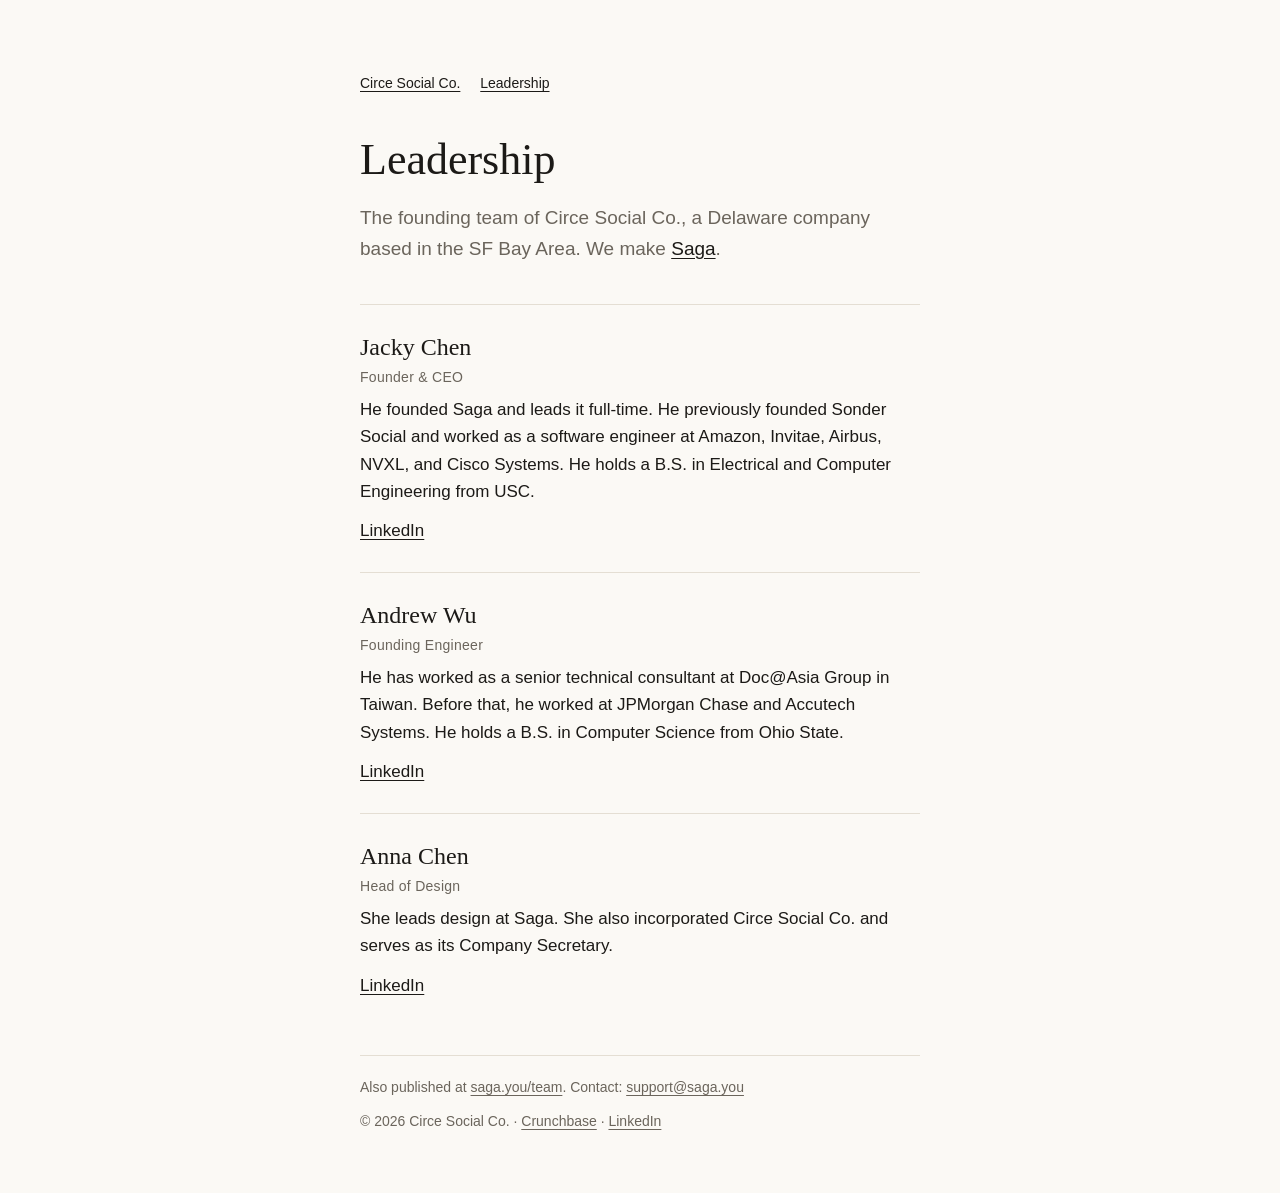
==== team/index.html @ f5b56fb5 "Circe Social Co. company site: home page and leadership page. Plain static HTML for GitHub Pages, wi" ====
<!doctype html>
<html lang="en">
  <head>
    <meta charset="utf-8" />
    <meta name="viewport" content="width=device-width, initial-scale=1" />
    <title>Leadership — Circe Social Co.</title>
    <meta
      name="description"
      content="The founding team of Circe Social Co., the company that makes Saga: Jacky Chen, Andrew Wu, and Anna Chen."
    />
    <link rel="canonical" href="https://circe.social/team/" />
    <meta property="og:type" content="website" />
    <meta property="og:site_name" content="Circe Social Co." />
    <meta property="og:title" content="Leadership — Circe Social Co." />
    <meta
      property="og:description"
      content="The founding team of Circe Social Co., the company that makes Saga."
    />
    <meta property="og:url" content="https://circe.social/team/" />
    <link rel="stylesheet" href="/styles.css" />
  </head>
  <body>
    <main>
      <nav aria-label="Site">
        <a href="/">Circe Social Co.</a>
        <a href="/team/" aria-current="page">Leadership</a>
      </nav>

      <h1>Leadership</h1>
      <p class="lede">
        The founding team of Circe Social Co., a Delaware company based in the SF Bay Area.
        We make <a href="https://saga.you/">Saga</a>.
      </p>

      <section aria-label="People">
        <!-- Keep these bios word-for-word with saga.you/team
             (Saga-React-WebApp src/content/team.ts). The reviewer compares both. -->
        <article class="person">
          <h3>Jacky Chen</h3>
          <p class="role">Founder &amp; CEO</p>
          <p>
            He founded Saga and leads it full-time. He previously founded Sonder Social and
            worked as a software engineer at Amazon, Invitae, Airbus, NVXL, and Cisco Systems.
            He holds a B.S. in Electrical and Computer Engineering from USC.
          </p>
          <p><a href="https://www.linkedin.com/in/jackychen8/">LinkedIn</a></p>
        </article>

        <article class="person">
          <h3>Andrew Wu</h3>
          <p class="role">Founding Engineer</p>
          <p>
            He has worked as a senior technical consultant at Doc@Asia Group in Taiwan. Before
            that, he worked at JPMorgan Chase and Accutech Systems. He holds a B.S. in Computer
            Science from Ohio State.
          </p>
          <p><a href="https://www.linkedin.com/in/wuandr/">LinkedIn</a></p>
        </article>

        <article class="person">
          <h3>Anna Chen</h3>
          <p class="role">Head of Design</p>
          <p>
            She leads design at Saga. She also incorporated Circe Social Co. and serves as its
            Company Secretary.
          </p>
          <p><a href="https://www.linkedin.com/in/annaxchen/">LinkedIn</a></p>
        </article>
      </section>

      <footer>
        <p>
          Also published at <a href="https://saga.you/team">saga.you/team</a>. Contact:
          <a href="mailto:support@saga.you">support@saga.you</a>
        </p>
        <p>
          © 2026 Circe Social Co. ·
          <a href="https://www.crunchbase.com/organization/circe-social-co">Crunchbase</a> ·
          <a href="https://www.linkedin.com/company/sagayou/">LinkedIn</a>
        </p>
      </footer>
    </main>
  </body>
</html>
---- styles.css ----
:root {
  --bg: #fbf9f5;
  --text: #1c1a17;
  --muted: #6b655c;
  --rule: #e4ded3;
  --link: #1c1a17;
  --serif: "Iowan Old Style", "Palatino Linotype", Palatino, Georgia, "Times New Roman", serif;
  --sans: -apple-system, BlinkMacSystemFont, "Segoe UI", Roboto, Helvetica, Arial, sans-serif;
  color-scheme: light dark;
}

@media (prefers-color-scheme: dark) {
  :root {
    --bg: #161513;
    --text: #efebe4;
    --muted: #a39d93;
    --rule: #2e2b27;
    --link: #efebe4;
  }
}

* {
  box-sizing: border-box;
}

html {
  -webkit-text-size-adjust: 100%;
}

body {
  margin: 0;
  background: var(--bg);
  color: var(--text);
  font: 17px/1.6 var(--sans);
}

main {
  max-width: 600px;
  margin: 0 auto;
  padding: 72px 20px 48px;
}

h1,
h2,
h3 {
  font-family: var(--serif);
  font-weight: 400;
  line-height: 1.2;
  margin: 0;
}

h1 {
  font-size: 44px;
}

h2 {
  font-size: 26px;
  margin-bottom: 12px;
}

h3 {
  font-size: 24px;
}

p {
  margin: 0 0 12px;
}

a {
  color: var(--link);
  text-decoration: underline;
  text-underline-offset: 3px;
}

.lede {
  font-size: 19px;
  color: var(--muted);
  margin-top: 16px;
}

.muted {
  color: var(--muted);
}

.role {
  color: var(--muted);
  font-size: 14px;
  letter-spacing: 0.02em;
  margin: 4px 0 8px;
}

section {
  border-top: 1px solid var(--rule);
  margin-top: 40px;
  padding-top: 28px;
}

.people {
  list-style: none;
  margin: 0 0 12px;
  padding: 0;
}

.people li {
  padding: 6px 0;
}

.person + .person {
  border-top: 1px solid var(--rule);
  margin-top: 28px;
  padding-top: 28px;
}

.links a + a {
  margin-left: 16px;
}

footer {
  border-top: 1px solid var(--rule);
  margin-top: 56px;
  padding-top: 20px;
  font-size: 14px;
  color: var(--muted);
}

footer a {
  color: var(--muted);
}

nav {
  font-size: 14px;
  margin-bottom: 40px;
}

nav a + a {
  margin-left: 16px;
}
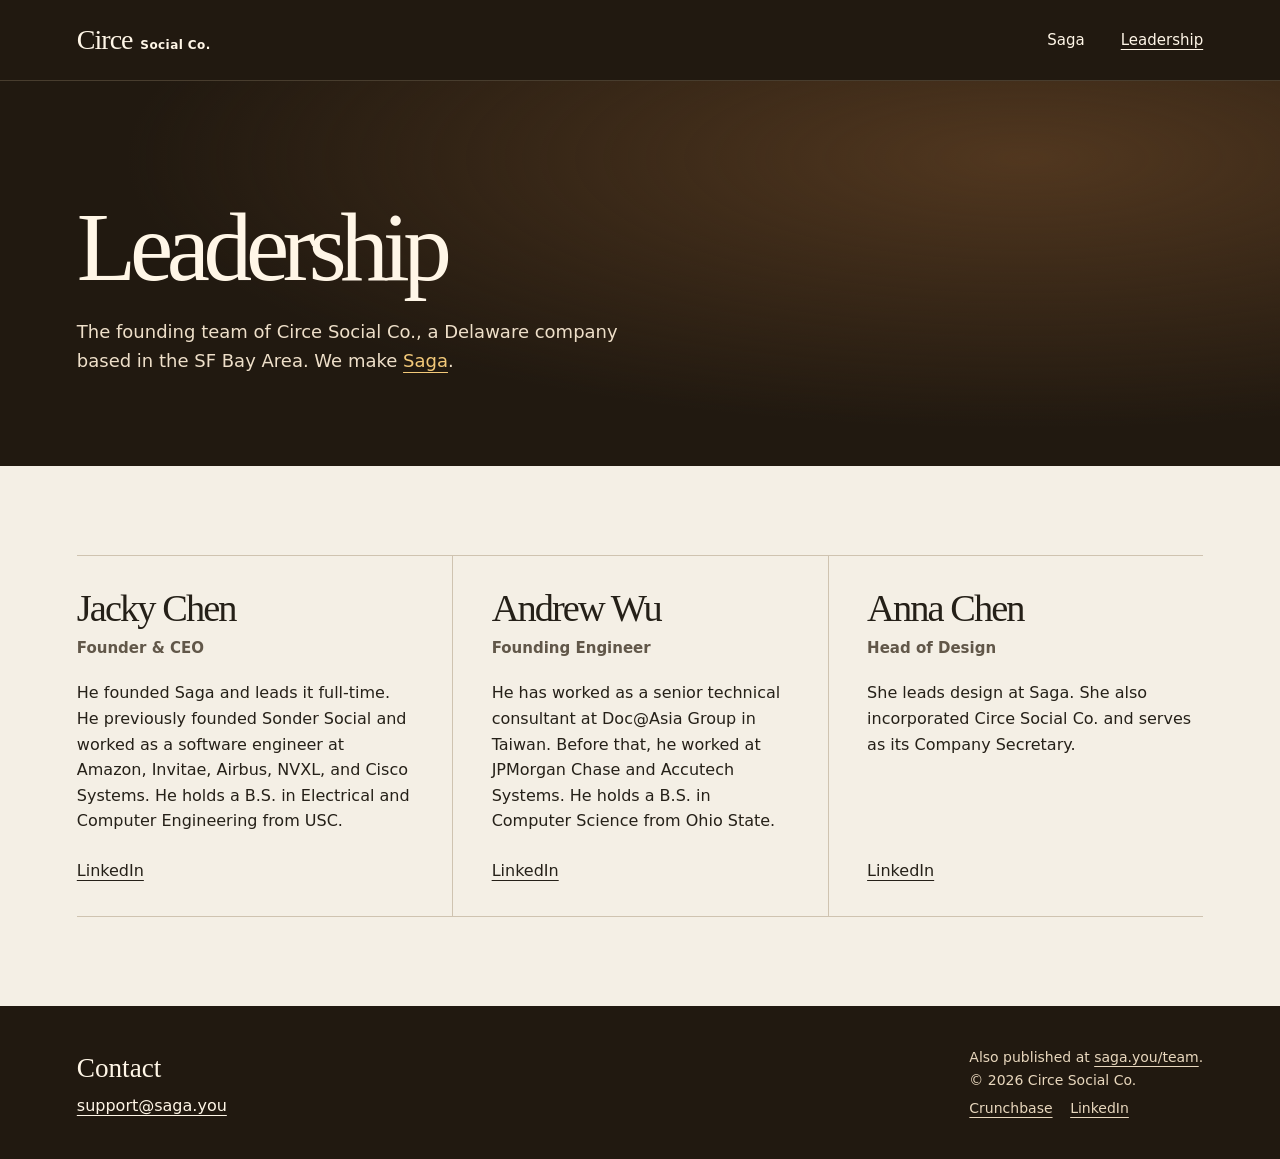
==== commit 0b18a4ff: "Give the Circe site a cinematic redesign" ====
--- a/team/index.html
+++ b/team/index.html
@@ -20,65 +20,75 @@
     <link rel="stylesheet" href="/styles.css" />
   </head>
   <body>
-    <main>
-      <nav aria-label="Site">
-        <a href="/">Circe Social Co.</a>
-        <a href="/team/" aria-current="page">Leadership</a>
-      </nav>
+    <a class="skip-link" href="#main">Skip to content</a>
+    <header class="site-header">
+      <div class="shell header-inner">
+        <a class="wordmark" href="/">Circe<span> Social Co.</span></a>
+        <nav aria-label="Site">
+          <a href="/#saga">Saga</a>
+          <a href="/team/" aria-current="page">Leadership</a>
+        </nav>
+      </div>
+    </header>
+    <main id="main">
+      <section class="team-hero" aria-labelledby="title">
+        <div class="shell">
+          <h1 id="title">Leadership</h1>
+          <p>The founding team of Circe Social Co., a Delaware company based in the SF Bay Area. We make <a href="https://saga.you/">Saga</a>.</p>
+        </div>
+      </section>
 
-      <h1>Leadership</h1>
-      <p class="lede">
-        The founding team of Circe Social Co., a Delaware company based in the SF Bay Area.
-        We make <a href="https://saga.you/">Saga</a>.
-      </p>
-
-      <section aria-label="People">
+      <section class="shell bios" aria-label="People">
         <!-- Keep these bios word-for-word with saga.you/team
              (Saga-React-WebApp src/content/team.ts). The reviewer compares both. -->
         <article class="person">
-          <h3>Jacky Chen</h3>
+          <h2>Jacky Chen</h2>
           <p class="role">Founder &amp; CEO</p>
           <p>
             He founded Saga and leads it full-time. He previously founded Sonder Social and
             worked as a software engineer at Amazon, Invitae, Airbus, NVXL, and Cisco Systems.
             He holds a B.S. in Electrical and Computer Engineering from USC.
           </p>
-          <p><a href="https://www.linkedin.com/in/jackychen8/">LinkedIn</a></p>
+          <p class="profile-link"><a href="https://www.linkedin.com/in/jackychen8/">LinkedIn</a></p>
         </article>
 
         <article class="person">
-          <h3>Andrew Wu</h3>
+          <h2>Andrew Wu</h2>
           <p class="role">Founding Engineer</p>
           <p>
             He has worked as a senior technical consultant at Doc@Asia Group in Taiwan. Before
             that, he worked at JPMorgan Chase and Accutech Systems. He holds a B.S. in Computer
             Science from Ohio State.
           </p>
-          <p><a href="https://www.linkedin.com/in/wuandr/">LinkedIn</a></p>
+          <p class="profile-link"><a href="https://www.linkedin.com/in/wuandr/">LinkedIn</a></p>
         </article>
 
         <article class="person">
-          <h3>Anna Chen</h3>
+          <h2>Anna Chen</h2>
           <p class="role">Head of Design</p>
           <p>
             She leads design at Saga. She also incorporated Circe Social Co. and serves as its
             Company Secretary.
           </p>
-          <p><a href="https://www.linkedin.com/in/annaxchen/">LinkedIn</a></p>
+          <p class="profile-link"><a href="https://www.linkedin.com/in/annaxchen/">LinkedIn</a></p>
         </article>
       </section>
-
-      <footer>
-        <p>
-          Also published at <a href="https://saga.you/team">saga.you/team</a>. Contact:
+    </main>
+    <footer class="site-footer">
+      <div class="shell footer-inner">
+        <div>
+          <h2>Contact</h2>
           <a href="mailto:support@saga.you">support@saga.you</a>
-        </p>
-        <p>
-          © 2026 Circe Social Co. ·
-          <a href="https://www.crunchbase.com/organization/circe-social-co">Crunchbase</a> ·
-          <a href="https://www.linkedin.com/company/sagayou/">LinkedIn</a>
-        </p>
-      </footer>
-    </main>
+        </div>
+        <div class="footer-meta">
+          <p>Also published at <a href="https://saga.you/team">saga.you/team</a>.</p>
+          <p>© 2026 Circe Social Co.</p>
+          <div class="footer-links">
+            <a href="https://www.crunchbase.com/organization/circe-social-co">Crunchbase</a>
+            <a href="https://www.linkedin.com/company/sagayou/">LinkedIn</a>
+          </div>
+        </div>
+      </div>
+    </footer>
   </body>
 </html>
--- a/styles.css
+++ b/styles.css
@@ -1,137 +1,219 @@
 :root {
-  --bg: #fbf9f5;
-  --text: #1c1a17;
-  --muted: #6b655c;
-  --rule: #e4ded3;
-  --link: #1c1a17;
-  --serif: "Iowan Old Style", "Palatino Linotype", Palatino, Georgia, "Times New Roman", serif;
-  --sans: -apple-system, BlinkMacSystemFont, "Segoe UI", Roboto, Helvetica, Arial, sans-serif;
   color-scheme: light dark;
-}
+  --ink: #252018;
+  --paper: #f4efe5;
+  --muted: #615749;
+  --rule: #cfc3b0;
+  --night: #211910;
+  --light: #fff6e7;
+  --gold: #f3c979;
+  --shell: 74rem;
+  --gutter: clamp(1.5rem, 6vw, 6rem);
+  --heading: "Iowan Old Style", "Palatino Linotype", Georgia, serif;
+  --body: system-ui, sans-serif;
+}
+
+*, *::before, *::after { box-sizing: border-box; }
+html { -webkit-text-size-adjust: 100%; }
+
+body {
+  margin: 0;
+  background: var(--paper);
+  color: var(--ink);
+  font: 1rem/1.6 var(--body);
+}
+
+h1, h2, p { margin: 0; }
+h1, h2 { font-family: var(--heading); font-weight: 400; line-height: 1.05; }
+a { color: inherit; text-underline-offset: .25em; }
+a:hover { text-decoration-thickness: .12em; }
+:focus-visible { outline: 2px solid currentColor; outline-offset: 5px; }
+
+.shell {
+  width: min(var(--shell), calc(100% - 2 * var(--gutter)));
+  margin-inline: auto;
+}
+
+.skip-link {
+  position: absolute;
+  top: .75rem;
+  left: .75rem;
+  z-index: 5;
+  padding: .5rem 1rem;
+  background: var(--paper);
+  transform: translateY(-200%);
+}
+
+.skip-link:focus { transform: none; }
+
+.site-header, .site-footer {
+  background: var(--night);
+  color: var(--light);
+}
+
+.header-inner {
+  min-height: 5rem;
+  display: flex;
+  align-items: center;
+  justify-content: space-between;
+  gap: 1rem;
+}
+
+.wordmark {
+  font: 1.75rem/1 var(--heading);
+  letter-spacing: -.035em;
+  text-decoration: none;
+}
+
+.wordmark span {
+  font: 600 .75rem/1 var(--body);
+  letter-spacing: .035em;
+  margin-left: .2rem;
+}
+
+nav, .actions, .footer-links { display: flex; align-items: center; flex-wrap: wrap; }
+nav { gap: clamp(1rem, 3vw, 2.25rem); }
+nav a { font-size: .9375rem; text-decoration: none; }
+nav a:hover, nav a[aria-current] { text-decoration: underline; }
+
+.hero, .team-hero { background-color: var(--night); color: var(--light); }
+.hero {
+  position: relative;
+  isolation: isolate;
+  background-image: radial-gradient(ellipse at 78% 45%, #5d3b1e, transparent 70%);
+}
+
+.hero-image {
+  position: absolute;
+  z-index: -1;
+  inset: 0 0 0 28%;
+  background-image: url("/saga-coast.webp");
+  background-position: center;
+  background-size: cover;
+}
+
+.hero::after {
+  position: absolute;
+  z-index: -1;
+  inset: 0;
+  content: "";
+  background: linear-gradient(90deg, #211910 24%, #211910eF 35%, #21191045 68%, transparent);
+}
+
+.hero-content {
+  min-height: clamp(32rem, 59vw, 41rem);
+  display: flex;
+  flex-direction: column;
+  align-items: flex-start;
+  justify-content: center;
+  padding-block: 4rem;
+}
+
+h1 { font-size: clamp(3.45rem, 7.6vw, 7.7rem); letter-spacing: -.065em; }
+h1 em { color: var(--gold); }
+.hero-line { margin-top: 1.5rem; font-size: clamp(1.125rem, 2vw, 1.45rem); font-weight: 550; }
+.hero-detail { margin-top: .45rem; color: #eedfc9; }
+.actions { gap: .75rem; margin-top: 2rem; }
+
+.button {
+  display: inline-flex;
+  align-items: center;
+  justify-content: center;
+  min-height: 3.1rem;
+  padding: .625rem 1.2rem;
+  border: 1px solid transparent;
+  border-radius: 3rem;
+  font-size: .9375rem;
+  font-weight: 650;
+  text-decoration: none;
+}
+
+.button-primary { background: var(--gold); color: #2b2116; }
+.button-primary:hover { background: #ffe09f; }
+.button-primary:focus-visible { outline-color: var(--light); }
+.button-secondary { border-color: #f5dfb7a0; }
+.button-secondary:hover { background-color: #fff5df20; }
+
+.overview {
+  display: grid;
+  grid-template-columns: .9fr 1.1fr;
+  gap: clamp(2rem, 6vw, 6rem);
+  padding-block: clamp(3.5rem, 8vw, 7.5rem);
+}
+
+.overview h2 { font-size: clamp(2.6rem, 5vw, 4.6rem); letter-spacing: -.055em; }
+.overview-intro p { max-width: 26ch; color: var(--muted); margin-top: 1rem; }
+.people { margin: 0 0 1.5rem; padding: 0; list-style: none; border-top: 1px solid var(--rule); }
+.people li {
+  display: grid;
+  grid-template-columns: 1fr 1fr;
+  gap: .25rem 1rem;
+  padding-block: .85rem;
+  border-bottom: 1px solid var(--rule);
+}
+
+.people strong { font: 400 1.35rem/1.2 var(--heading); }
+.people span, .role { color: var(--muted); }
+.text-link { font-weight: 650; }
+
+.team-hero {
+  padding-block: clamp(3.5rem, 9vw, 8rem) clamp(3rem, 7vw, 6rem);
+  border-top: 1px solid #f6dfb52e;
+  background-image: radial-gradient(ellipse at 80% 20%, #51371f, transparent 62%);
+}
+
+.team-hero p { max-width: 37rem; margin-top: 1.25rem; color: #eedfc9; font-size: 1.125rem; }
+.team-hero a { color: var(--gold); }
+
+.bios {
+  display: grid;
+  grid-template-columns: repeat(3, minmax(0, 1fr));
+  margin-block: clamp(3rem, 7vw, 6.5rem);
+  border-block: 1px solid var(--rule);
+}
+
+.person { display: flex; flex-direction: column; padding: 2rem clamp(1.25rem, 3vw, 2.75rem); }
+.person:first-child { padding-left: 0; }
+.person:last-child { padding-right: 0; }
+.person + .person { border-left: 1px solid var(--rule); }
+.person h2 { font-size: clamp(1.9rem, 3vw, 3rem); letter-spacing: -.05em; }
+.role { margin-block: .5rem 1.25rem; font-weight: 650; font-size: .9375rem; }
+.profile-link { margin-top: auto; padding-top: 1.5rem; }
+
+.footer-inner {
+  display: flex;
+  justify-content: space-between;
+  flex-wrap: wrap;
+  align-items: end;
+  gap: 2rem;
+  padding-block: 2.5rem;
+}
+
+.site-footer h2 { margin-bottom: .65rem; font-size: 1.7rem; }
+.footer-meta { color: #e8d7bd; font-size: .875rem; }
+.footer-links { gap: .5rem 1.1rem; margin-top: .35rem; }
 
 @media (prefers-color-scheme: dark) {
   :root {
-    --bg: #161513;
-    --text: #efebe4;
-    --muted: #a39d93;
-    --rule: #2e2b27;
-    --link: #efebe4;
+    --ink: #f7eddd;
+    --paper: #2d251c;
+    --muted: #ddcbb3;
+    --rule: #675743;
   }
 }
 
-* {
-  box-sizing: border-box;
-}
-
-html {
-  -webkit-text-size-adjust: 100%;
-}
-
-body {
-  margin: 0;
-  background: var(--bg);
-  color: var(--text);
-  font: 17px/1.6 var(--sans);
-}
-
-main {
-  max-width: 600px;
-  margin: 0 auto;
-  padding: 72px 20px 48px;
-}
-
-h1,
-h2,
-h3 {
-  font-family: var(--serif);
-  font-weight: 400;
-  line-height: 1.2;
-  margin: 0;
-}
-
-h1 {
-  font-size: 44px;
-}
-
-h2 {
-  font-size: 26px;
-  margin-bottom: 12px;
-}
-
-h3 {
-  font-size: 24px;
-}
-
-p {
-  margin: 0 0 12px;
-}
-
-a {
-  color: var(--link);
-  text-decoration: underline;
-  text-underline-offset: 3px;
-}
-
-.lede {
-  font-size: 19px;
-  color: var(--muted);
-  margin-top: 16px;
-}
-
-.muted {
-  color: var(--muted);
-}
-
-.role {
-  color: var(--muted);
-  font-size: 14px;
-  letter-spacing: 0.02em;
-  margin: 4px 0 8px;
-}
-
-section {
-  border-top: 1px solid var(--rule);
-  margin-top: 40px;
-  padding-top: 28px;
-}
-
-.people {
-  list-style: none;
-  margin: 0 0 12px;
-  padding: 0;
-}
-
-.people li {
-  padding: 6px 0;
-}
-
-.person + .person {
-  border-top: 1px solid var(--rule);
-  margin-top: 28px;
-  padding-top: 28px;
-}
-
-.links a + a {
-  margin-left: 16px;
-}
-
-footer {
-  border-top: 1px solid var(--rule);
-  margin-top: 56px;
-  padding-top: 20px;
-  font-size: 14px;
-  color: var(--muted);
-}
-
-footer a {
-  color: var(--muted);
-}
-
-nav {
-  font-size: 14px;
-  margin-bottom: 40px;
-}
-
-nav a + a {
-  margin-left: 16px;
-}
+@media (max-width: 48rem) {
+  .hero-content { min-height: 37rem; justify-content: flex-end; padding-bottom: 3rem; }
+  .hero-image { inset: 0 0 18% 0; background-position: 58% center; }
+  .hero::after { background: linear-gradient(0deg, #211910 14%, #211910cc 35%, #21191025 78%, transparent); }
+  .overview, .bios { grid-template-columns: 1fr; }
+  .person { padding-inline: 0; }
+  .person + .person { border-left: 0; border-top: 1px solid var(--rule); }
+}
+
+@media (max-width: 25rem) {
+  .wordmark { font-size: 1.4rem; }
+  .wordmark span, nav a { font-size: .75rem; }
+  .hero-content { min-height: 34rem; }
+  .people li { grid-template-columns: 1fr; }
+}
